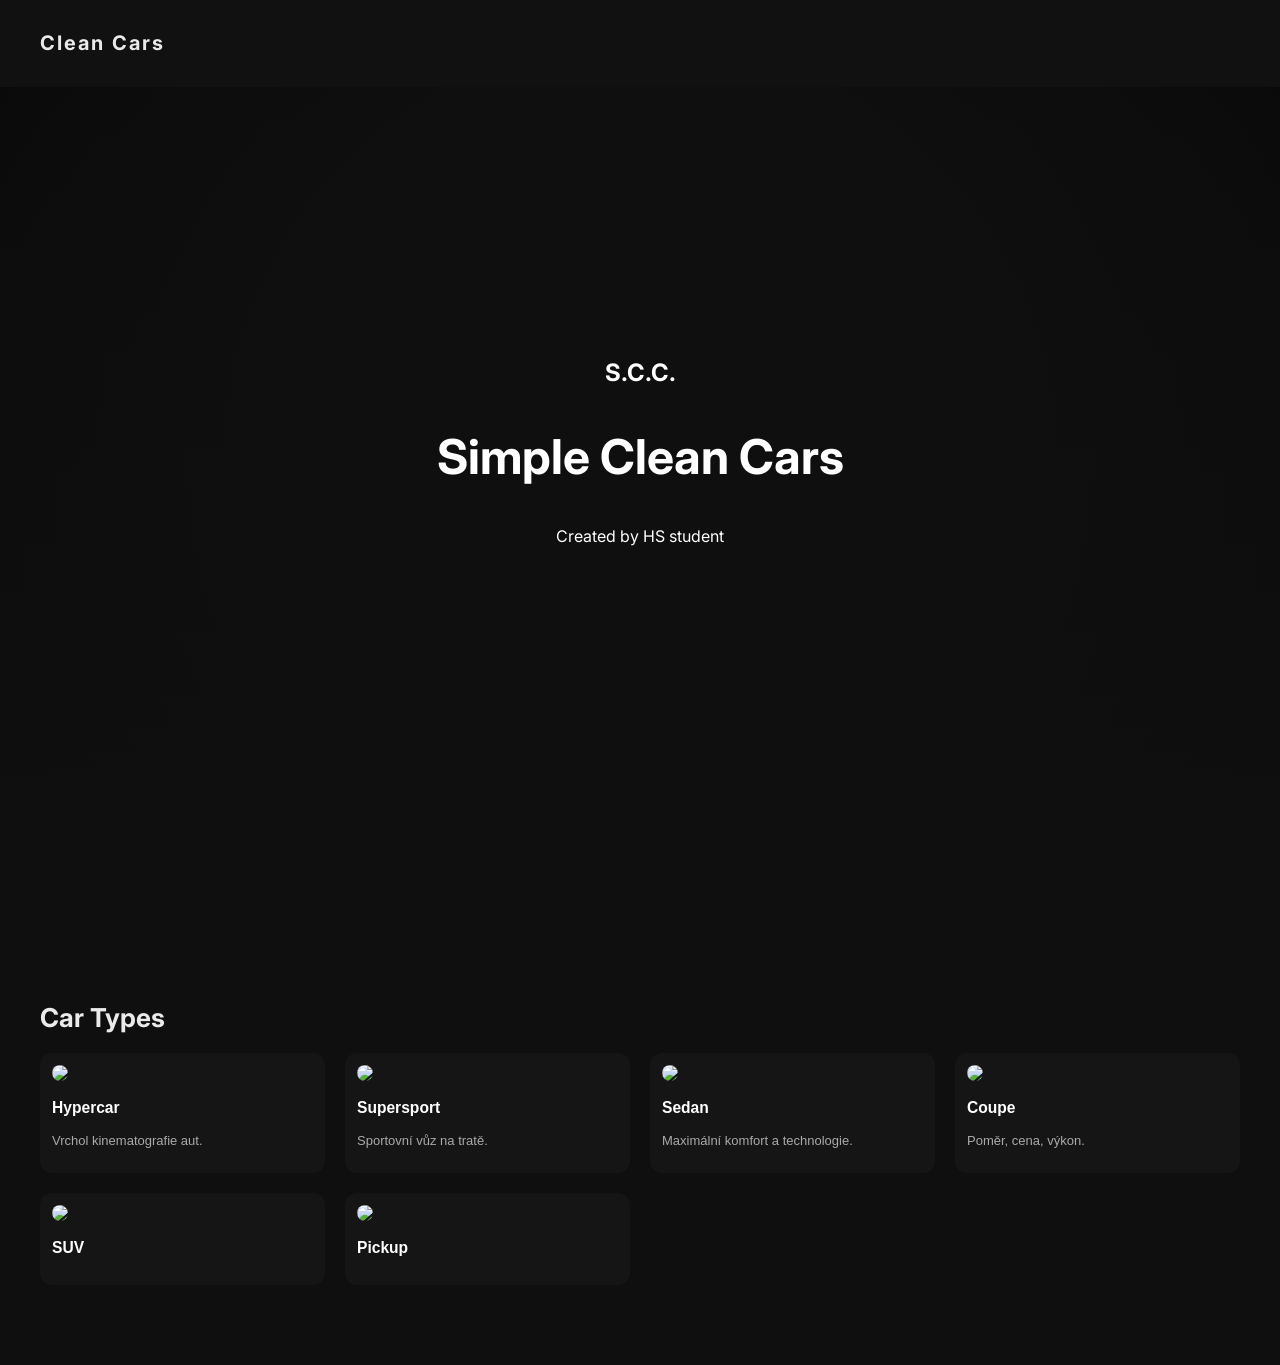
==== index.html @ e94fff17 "Rename cars.html to index.html" ====
<!DOCTYPE html>
<html lang="cs">

<head>
  <meta charset="UTF-8">
  <title>Simple Clean Cars</title>
  <meta name="viewport" content="width=device-width, initial-scale=1.0">
  <link href="https://fonts.googleapis.com/css2?family=Inter:wght@300;400;600&display=swap" rel="stylesheet">
  <link rel="stylesheet" href="cars.css">
</head>

<body>

  <header>
    <h1>Clean Cars</h1>
  </header>

  <section class="hero">

    <div class="video-bg">
      <video autoplay muted loop playsinline>
        <source src="cars.mp4" type="video/mp4">
      </video>
    </div>
    
    <div class="overlay"></div>

    <div class="hero-nazev reveal">
      <h1>S.C.C.</h1>
      <h2>Simple Clean Cars</h2>
      <p>Created by HS student</p>
    </div>

  </section>

  <section id="gallery" class="section">
    <h2 class="title reveal">Car Types</h2>

    <div class="grid">

      <button class="car-card reveal">
        <img src="https://static1.hotcarsimages.com/wordpress/wp-content/uploads/2022/12/koenigsegg-jesko-absolut-header-v3-5.jpg">
        <h3>Hypercar</h3>
        <p>Vrchol kinematografie aut.</p>
      </button>

      <button class="car-card reveal">
        <img src="https://www.popsci.com/wp-content/uploads/2023/03/31/639366.jpg?quality=85">
        <h3>Supersport</h3>
        <p>Sportovní vůz na tratě.</p>
      </button>

      <button class="car-card reveal">
        <img src="https://www.topgear.com/sites/default/files/2023/09/33156-RS7PERFORMANCEASCARIBLUEJORDANBUTTERS132.jpg">
        <h3>Sedan</h3>
        <p>Maximální komfort a technologie.</p>
      </button>

      <button class="car-card reveal">
        <img src="https://tse3.mm.bing.net/th/id/OIP.ryl4M18lPBWL5Qz8kgj4XQHaEK?rs=1&pid=ImgDetMain&o=7&rm=3">
        <h3>Coupe</h3>
        <p>Poměr, cena, výkon.</p>
      </button>

      <button class="car-card reveal">
        <img src="https://rare-gallery.com/uploads/posts/101542-land-rover-range-rover-sv-coupe-2019-cars-suv-4k.jpg">
        <h3>SUV</h3>
        <p></p>
      </button>

      <button class="car-card reveal">
        <img src="https://4kwallpapers.com/images/wallpapers/toyota-tacoma-trd-2880x1800-11567.jpgv">
        <h3>Pickup</h3>
        <p></p>
      </button>

    </div>
  </section>

  <script src="cars.js"></script>
</body>

</html>
---- cars.css ----
body{
  margin:0;
  font-family:Inter;
  background:#0f0f10;
  color:#eaeaea;
}

header{
  position:fixed;
  width:100%;
  display:flex;
  justify-content:space-between;
  padding:18px 40px;
  background:#111;
  z-index:1000;
}

header h1{
  font-size:20px;
  letter-spacing:2px;
}

.hero-nazev h2{
  font-size:48px;
}


.section{
  padding:80px 40px;
}

.title{
  font-size:26px;
  margin-bottom:20px;
}

.grid{
  display:grid;
  grid-template-columns: repeat(4, 1fr);
  gap:20px;
}

.car-card{
  background:#151515;
  border-radius:12px;
  padding:12px;
  border:none;
  color:white;
  text-align:left;
  cursor:pointer;
  transition:.25s ease;
}

.car-card img{
  width:100%;
  border-radius:10px;
}

.car-card p{
  color:#aaa;
  font-size:13px;
}


.car-card:hover{
  transform:scale(1.05);
  box-shadow:0 10px 25px rgba(255,255,255,0.15);
}


.reveal{
  opacity:0;
  transform:translateY(20px);
  transition:.6s;
}

.reveal.active{
  opacity:1;
  transform:translateY(0);
}

.hero{
  position:relative;
  height:100vh;
  overflow:hidden;
  display:flex;
  align-items:center;
  justify-content:center;
  text-align:center;

  border-bottom-left-radius:40px;
  border-bottom-right-radius:40px;
}

.video-bg{
  position:absolute;
  width:100%;
  height:100%;
  overflow:hidden;
  z-index:0;
}

.video-bg video{
  width:100%;
  height:100%;
  object-fit:cover;
}

.overlay{
  position:absolute;
  width:100%;
  height:100%;
  z-index:1;

  background:
    linear-gradient(to bottom, rgba(15,15,16,0.3), #0f0f10 92%),
    radial-gradient(circle at center, transparent 50%, rgba(0,0,0,0.6));
}

.hero-nazev{
  position:relative;
  z-index:2;
  color:white;
}
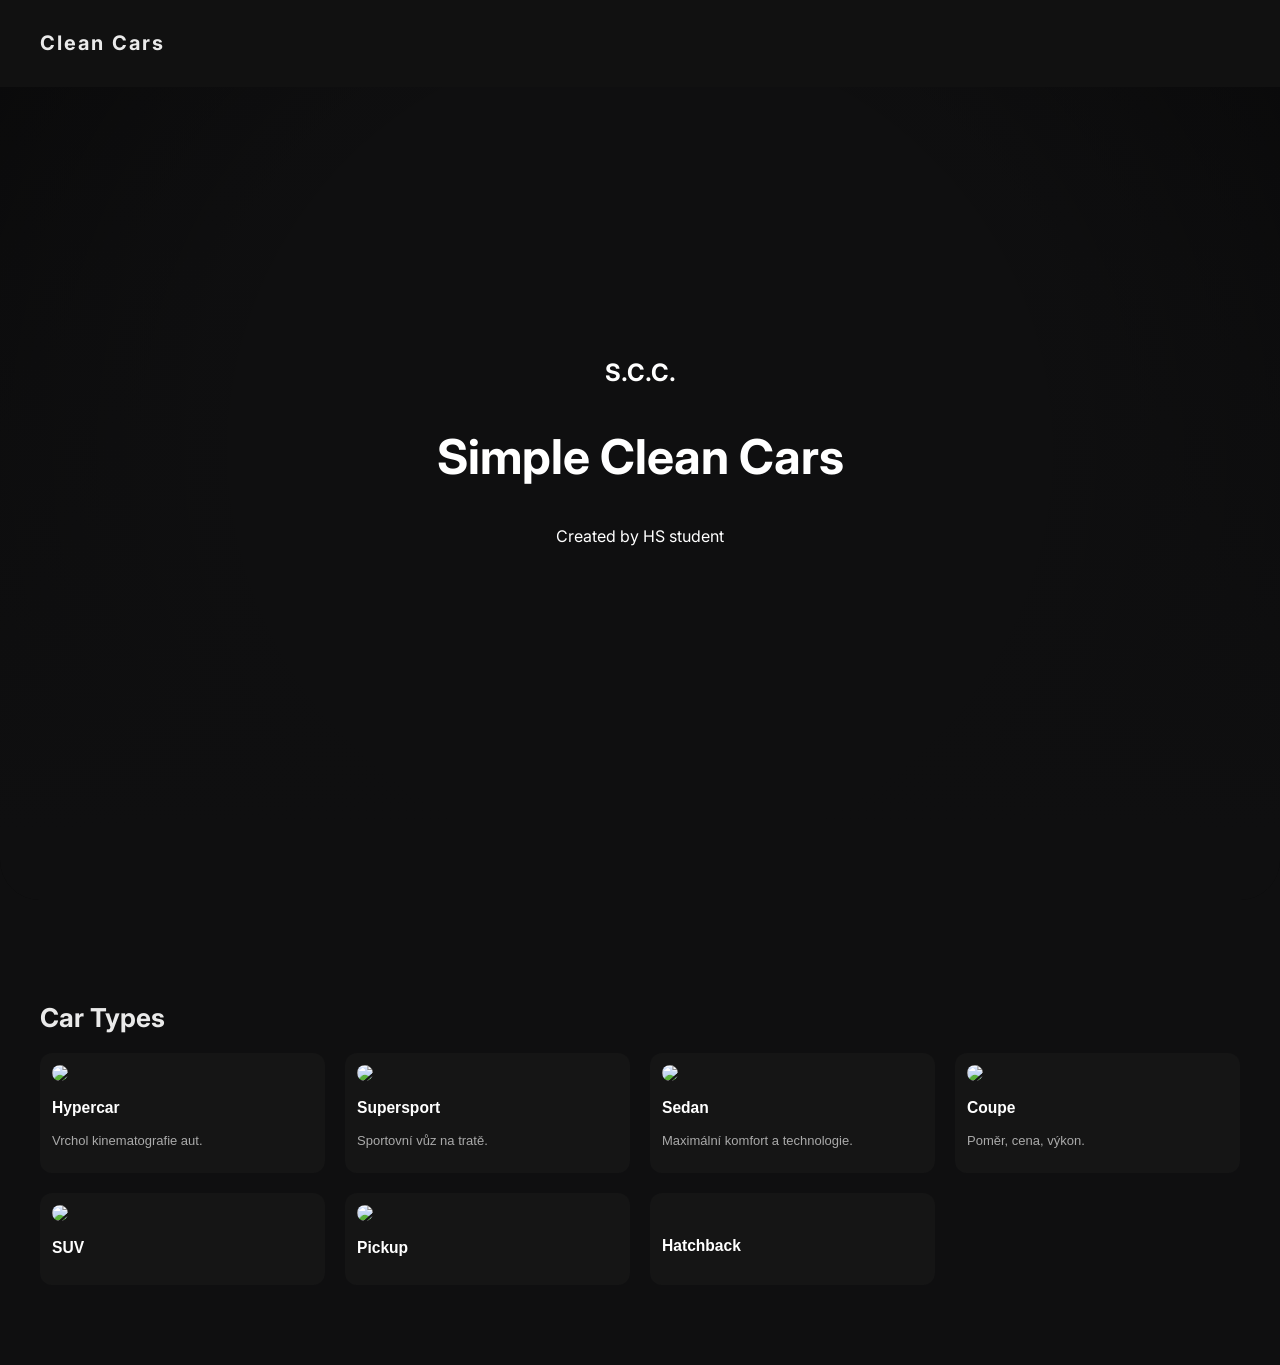
==== commit 29699499: "Update index.html" ====
--- a/index.html
+++ b/index.html
@@ -18,7 +18,7 @@
   <section class="hero">
 
     <div class="video-bg">
-      <video autoplay muted loop playsinline>
+      <video id="hero-video" autoplay muted playsinline>
         <source src="cars.mp4" type="video/mp4">
       </video>
     </div>
@@ -74,6 +74,12 @@
         <p></p>
       </button>
 
+      <button class="car-card reveal">
+        <img src="">
+        <h3>Hatchback</h3>
+        <p></p>
+      </button>
+
     </div>
   </section>
 
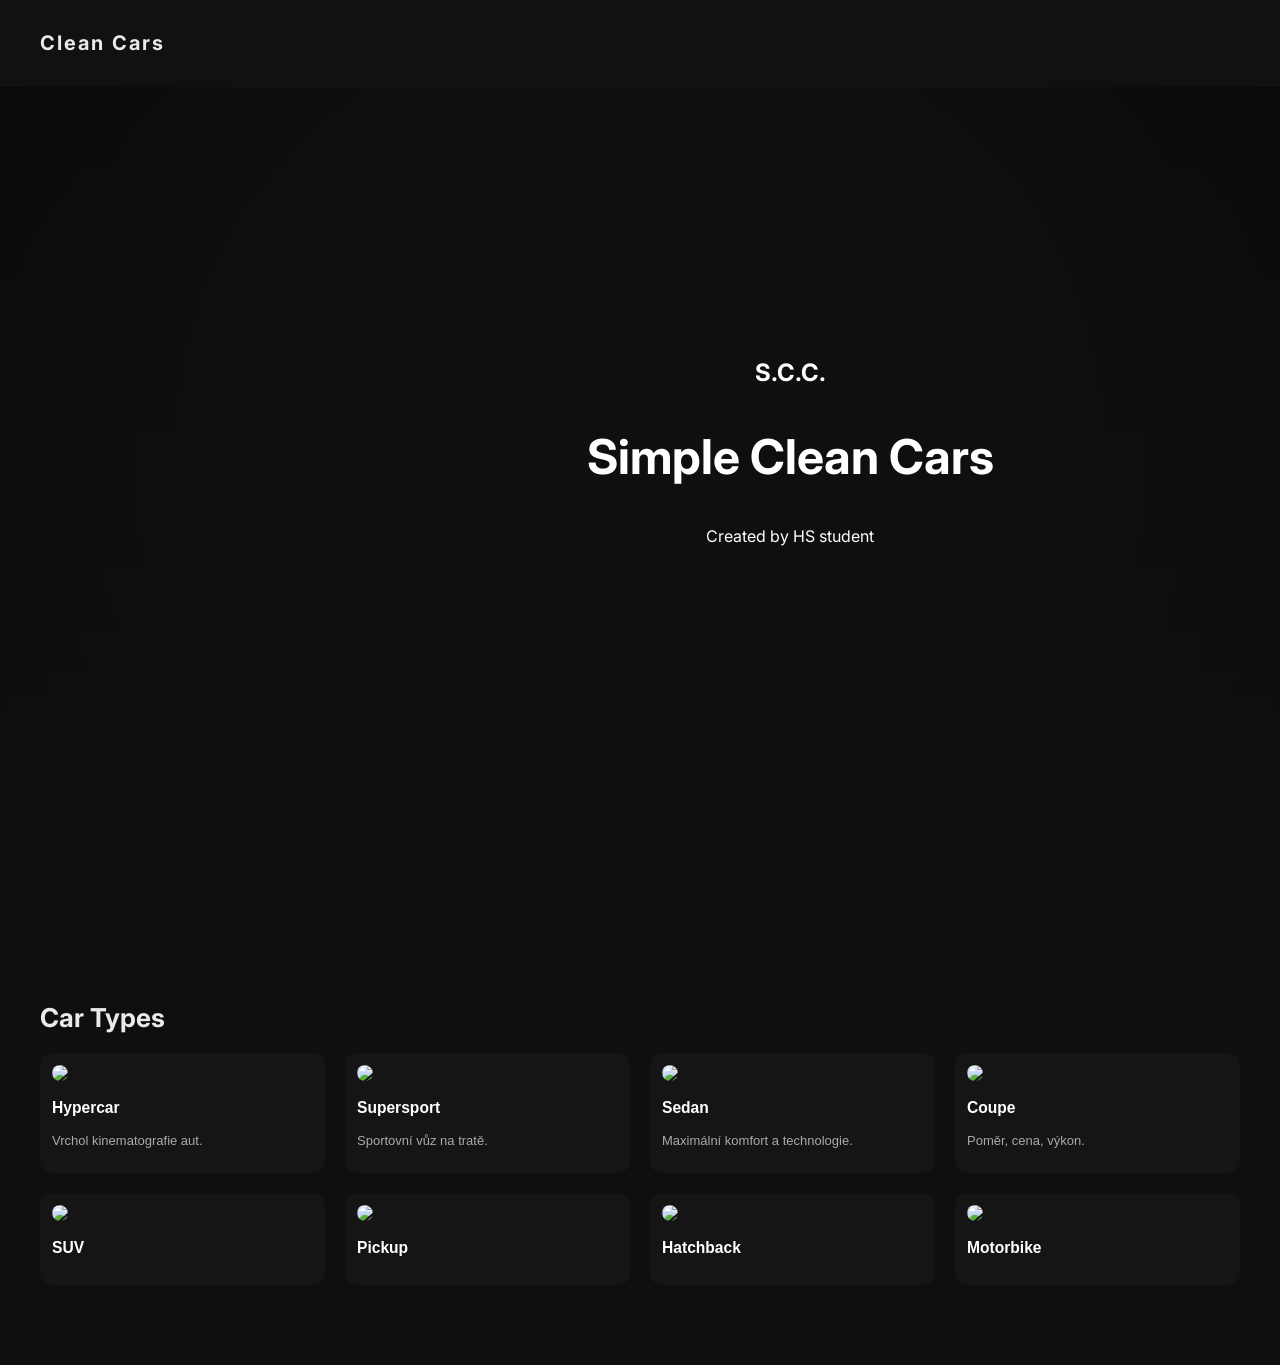
==== commit c31e03cd: "Update index.html" ====
--- a/index.html
+++ b/index.html
@@ -16,13 +16,12 @@
   </header>
 
   <section class="hero">
-
     <div class="video-bg">
-      <video id="hero-video" autoplay muted playsinline>
-        <source src="cars.mp4" type="video/mp4">
+      <video autoplay muted playsinline preload="auto">
+        <source src="https://res.cloudinary.com/dtudtwfrw/video/upload/v1776966373/cars_nlavdm.mp4">
       </video>
     </div>
-    
+
     <div class="overlay"></div>
 
     <div class="hero-nazev reveal">
@@ -30,7 +29,6 @@
       <h2>Simple Clean Cars</h2>
       <p>Created by HS student</p>
     </div>
-
   </section>
 
   <section id="gallery" class="section">
@@ -39,7 +37,8 @@
     <div class="grid">
 
       <button class="car-card reveal">
-        <img src="https://static1.hotcarsimages.com/wordpress/wp-content/uploads/2022/12/koenigsegg-jesko-absolut-header-v3-5.jpg">
+        <img
+          src="https://static1.hotcarsimages.com/wordpress/wp-content/uploads/2022/12/koenigsegg-jesko-absolut-header-v3-5.jpg">
         <h3>Hypercar</h3>
         <p>Vrchol kinematografie aut.</p>
       </button>
@@ -51,7 +50,8 @@
       </button>
 
       <button class="car-card reveal">
-        <img src="https://www.topgear.com/sites/default/files/2023/09/33156-RS7PERFORMANCEASCARIBLUEJORDANBUTTERS132.jpg">
+        <img
+          src="https://www.topgear.com/sites/default/files/2023/09/33156-RS7PERFORMANCEASCARIBLUEJORDANBUTTERS132.jpg">
         <h3>Sedan</h3>
         <p>Maximální komfort a technologie.</p>
       </button>
@@ -75,8 +75,14 @@
       </button>
 
       <button class="car-card reveal">
-        <img src="">
+        <img src="https://wallpapercave.com/wp/wp10898592.jpg">
         <h3>Hatchback</h3>
+        <p></p>
+      </button>
+
+      <button class="car-card reveal">
+        <img src="https://wallpapercave.com/wp/wp11496644.jpg">
+        <h3>Motorbike</h3>
         <p></p>
       </button>
 
--- a/cars.css
+++ b/cars.css
@@ -92,20 +92,6 @@
   border-bottom-right-radius:40px;
 }
 
-.video-bg{
-  position:absolute;
-  width:100%;
-  height:100%;
-  overflow:hidden;
-  z-index:0;
-}
-
-.video-bg video{
-  width:100%;
-  height:100%;
-  object-fit:cover;
-}
-
 .overlay{
   position:absolute;
   width:100%;
@@ -121,4 +107,4 @@
   position:relative;
   z-index:2;
   color:white;
-}+}
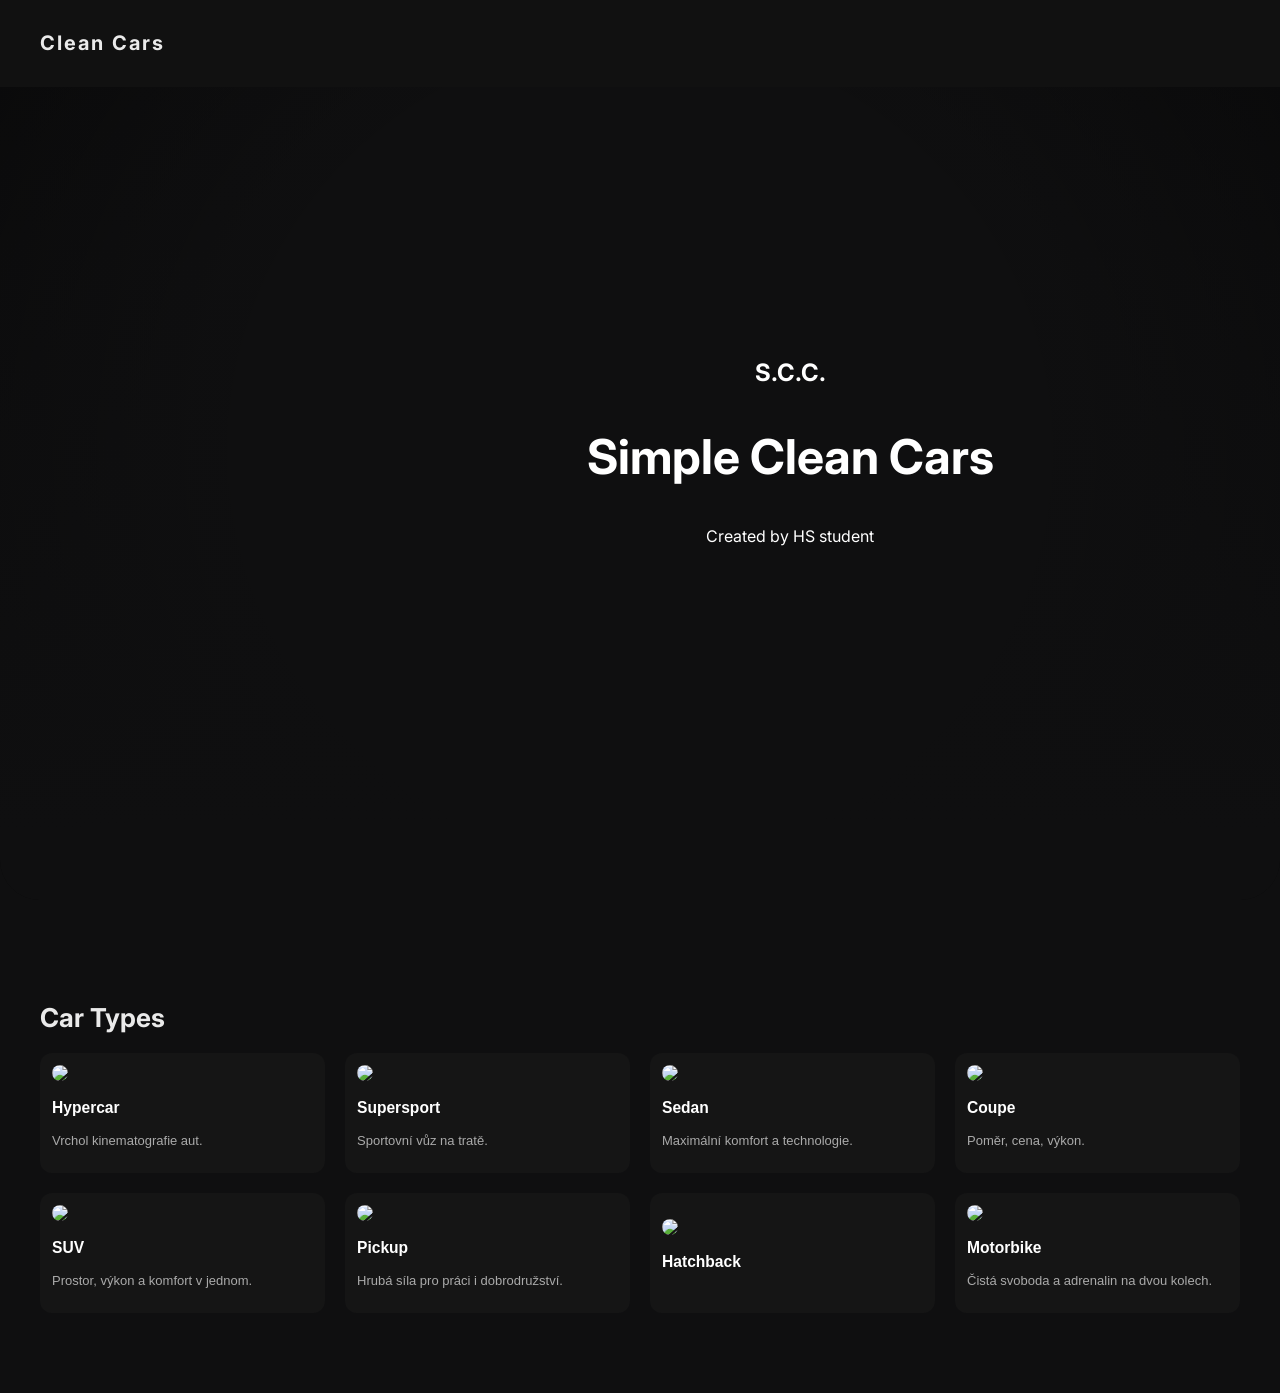
==== commit 6bd11a02: "Update index.html" ====
--- a/index.html
+++ b/index.html
@@ -65,13 +65,13 @@
       <button class="car-card reveal">
         <img src="https://rare-gallery.com/uploads/posts/101542-land-rover-range-rover-sv-coupe-2019-cars-suv-4k.jpg">
         <h3>SUV</h3>
-        <p></p>
+        <p>Prostor, výkon a komfort v jednom.</p>
       </button>
 
       <button class="car-card reveal">
         <img src="https://4kwallpapers.com/images/wallpapers/toyota-tacoma-trd-2880x1800-11567.jpgv">
         <h3>Pickup</h3>
-        <p></p>
+        <p>Hrubá síla pro práci i dobrodružství.</p>
       </button>
 
       <button class="car-card reveal">
@@ -83,7 +83,7 @@
       <button class="car-card reveal">
         <img src="https://wallpapercave.com/wp/wp11496644.jpg">
         <h3>Motorbike</h3>
-        <p></p>
+        <p>Čistá svoboda a adrenalin na dvou kolech.</p>
       </button>
 
     </div>
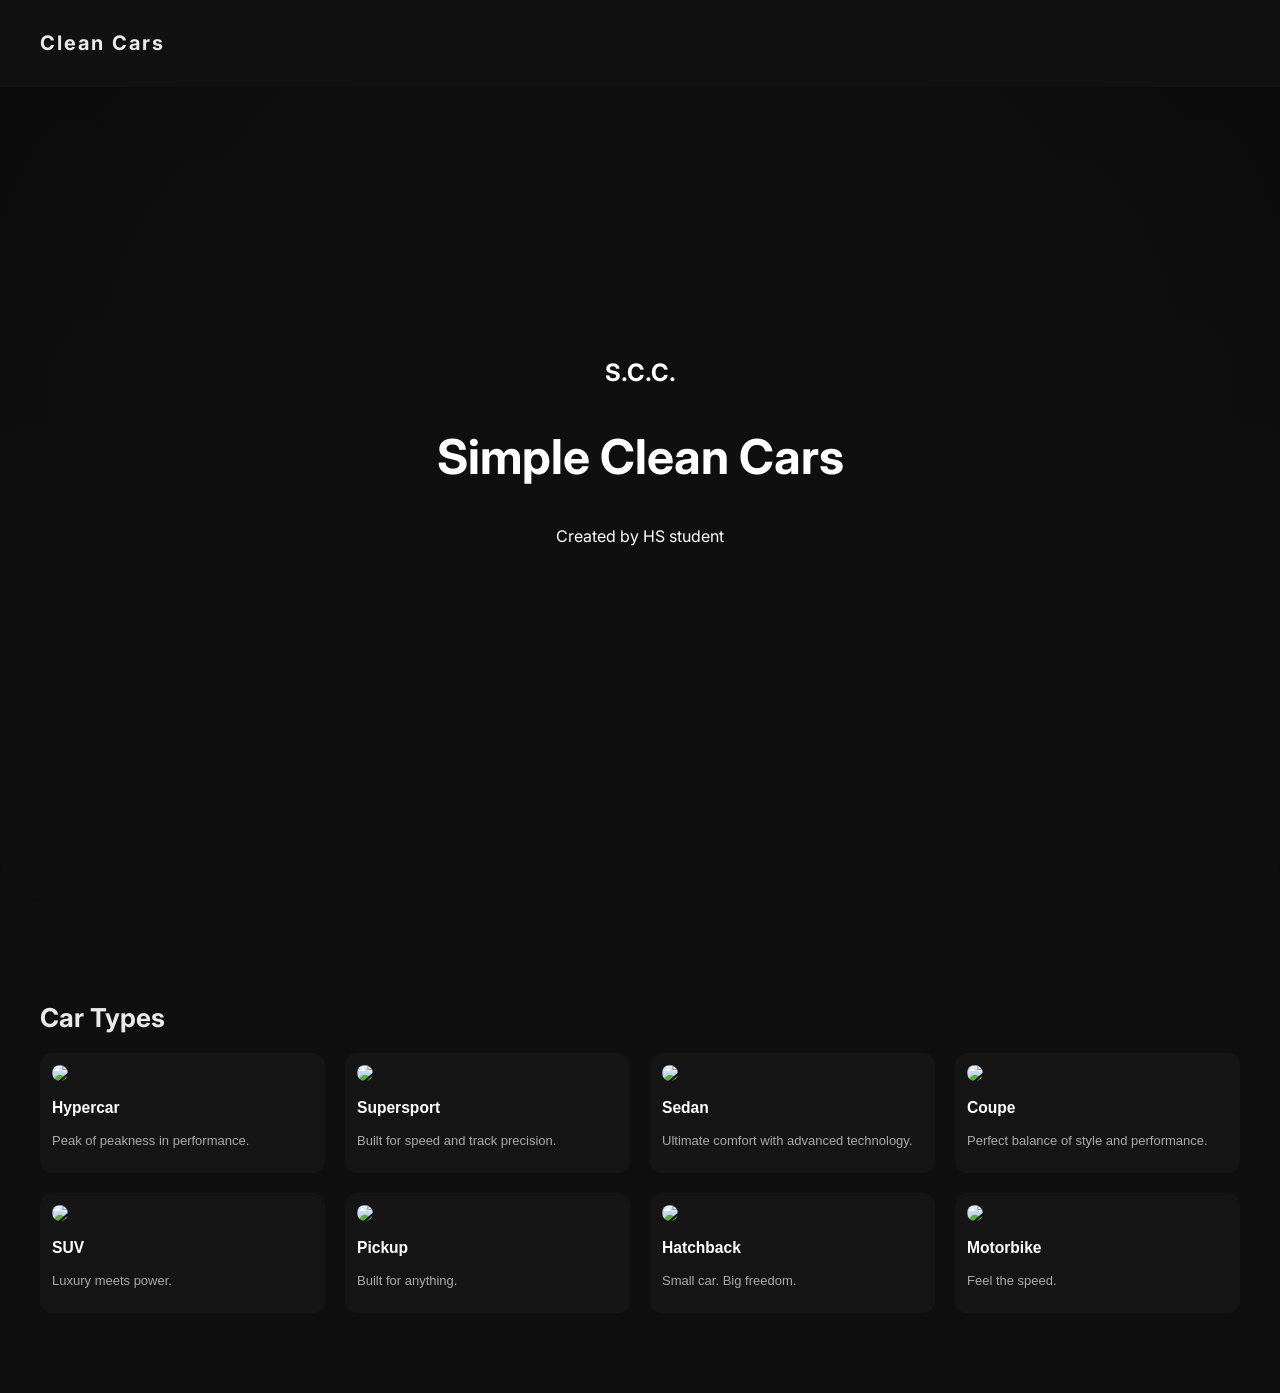
==== commit 72d57916: "Update index.html" ====
--- a/index.html
+++ b/index.html
@@ -40,50 +40,50 @@
         <img
           src="https://static1.hotcarsimages.com/wordpress/wp-content/uploads/2022/12/koenigsegg-jesko-absolut-header-v3-5.jpg">
         <h3>Hypercar</h3>
-        <p>Vrchol kinematografie aut.</p>
+        <p>Peak of peakness in performance.</p>
       </button>
 
       <button class="car-card reveal">
         <img src="https://www.popsci.com/wp-content/uploads/2023/03/31/639366.jpg?quality=85">
         <h3>Supersport</h3>
-        <p>Sportovní vůz na tratě.</p>
+        <p>Built for speed and track precision.</p>
       </button>
 
       <button class="car-card reveal">
         <img
           src="https://www.topgear.com/sites/default/files/2023/09/33156-RS7PERFORMANCEASCARIBLUEJORDANBUTTERS132.jpg">
         <h3>Sedan</h3>
-        <p>Maximální komfort a technologie.</p>
+        <p>Ultimate comfort with advanced technology.</p>
       </button>
 
       <button class="car-card reveal">
         <img src="https://tse3.mm.bing.net/th/id/OIP.ryl4M18lPBWL5Qz8kgj4XQHaEK?rs=1&pid=ImgDetMain&o=7&rm=3">
         <h3>Coupe</h3>
-        <p>Poměr, cena, výkon.</p>
+        <p>Perfect balance of style and performance.</p>
       </button>
 
       <button class="car-card reveal">
         <img src="https://rare-gallery.com/uploads/posts/101542-land-rover-range-rover-sv-coupe-2019-cars-suv-4k.jpg">
         <h3>SUV</h3>
-        <p>Prostor, výkon a komfort v jednom.</p>
+        <p>Luxury meets power.</p>
       </button>
 
       <button class="car-card reveal">
         <img src="https://4kwallpapers.com/images/wallpapers/toyota-tacoma-trd-2880x1800-11567.jpgv">
         <h3>Pickup</h3>
-        <p>Hrubá síla pro práci i dobrodružství.</p>
+        <p>Built for anything.</p>
       </button>
 
       <button class="car-card reveal">
         <img src="https://wallpapercave.com/wp/wp10898592.jpg">
         <h3>Hatchback</h3>
-        <p></p>
+        <p>Small car. Big freedom.</p>
       </button>
 
       <button class="car-card reveal">
         <img src="https://wallpapercave.com/wp/wp11496644.jpg">
         <h3>Motorbike</h3>
-        <p>Čistá svoboda a adrenalin na dvou kolech.</p>
+        <p>Feel the speed.</p>
       </button>
 
     </div>
--- a/cars.css
+++ b/cars.css
@@ -108,3 +108,16 @@
   z-index:2;
   color:white;
 }
+
+.video-bg{
+  position:absolute;
+  inset:0;
+  z-index:0;
+}
+
+.video-bg video{
+  width:110%;
+  height:110%;
+  object-fit:contain;
+  transform:translate(-5%, -5%);
+}
